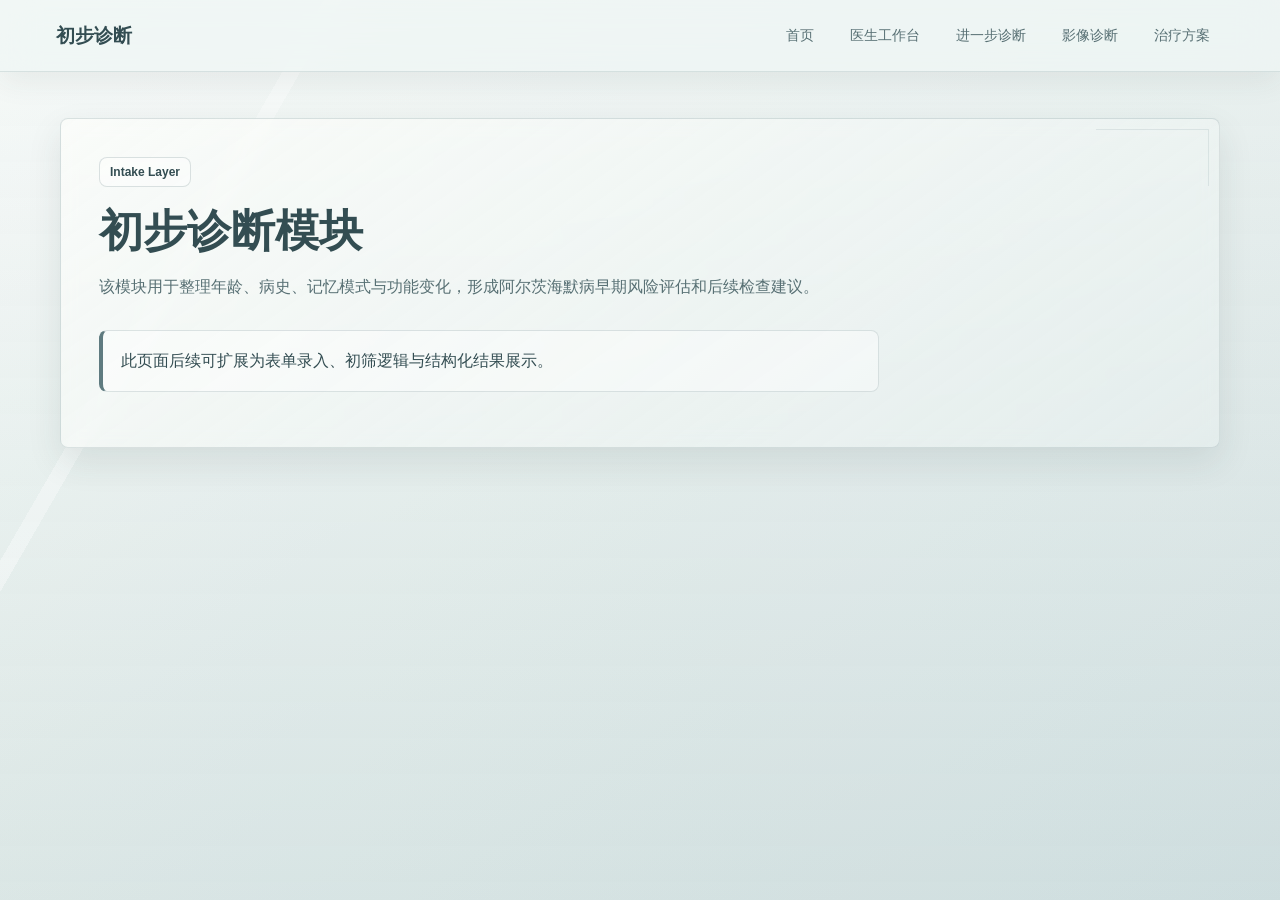
==== doctor/basic-diagnosis/index.html @ c5a773ac "1 1" ====
<!DOCTYPE html>
<html lang="zh-CN">
<head>
  <meta charset="UTF-8">
  <meta name="viewport" content="width=device-width, initial-scale=1.0">
  <title>初步诊断</title>
  <link rel="stylesheet" href="../../css/common.css">
</head>
<body>

  <header class="site-header">
    <div class="logo">初步诊断</div>
    <nav class="nav-links">
      <a href="../../index.html">首页</a>
      <a href="../index.html">医生工作台</a>
      <a href="../clinical-diagnosis/index.html">进一步诊断</a>
      <a href="../imaging-diagnosis/index.html">影像诊断</a>
      <a href="../treatment/index.html">治疗方案</a>
    </nav>
  </header>

  <main class="page-container">
    <section class="module-placeholder">
      <span class="module-eyebrow">Intake Layer</span>
      <h1>初步诊断模块</h1>
      <p>
        该模块用于整理年龄、病史、记忆模式与功能变化，形成阿尔茨海默病早期风险评估和后续检查建议。
      </p>

      <div class="notice">
        此页面后续可扩展为表单录入、初筛逻辑与结构化结果展示。
      </div>
    </section>
  </main>

</body>
</html>
---- css/common.css ----
* {
  box-sizing: border-box;
}

:root {
  --ink: #26383b;
  --ink-soft: #587074;
  --mist-900: #334d52;
  --mist-700: #5f7b80;
  --mist-500: #879da0;
  --mist-300: #cbd9d9;
  --mist-200: #dce6e5;
  --mist-100: #edf3f1;
  --paper: rgba(248, 250, 248, 0.78);
  --paper-strong: rgba(252, 253, 250, 0.9);
  --paper-muted: rgba(230, 237, 235, 0.72);
  --line: rgba(80, 112, 118, 0.18);
  --line-strong: rgba(60, 91, 98, 0.28);
  --shadow: 0 22px 55px rgba(38, 56, 59, 0.15);
  --shadow-soft: 0 14px 34px rgba(38, 56, 59, 0.1);
  --radius: 8px;
}

body {
  margin: 0;
  min-height: 100vh;
  color: var(--ink);
  font-family: "Inter", "Segoe UI", "PingFang SC", "Microsoft YaHei", sans-serif;
  background:
    linear-gradient(145deg, rgba(244, 248, 246, 0.98) 0%, rgba(226, 236, 234, 0.94) 47%, rgba(210, 224, 225, 0.96) 100%),
    repeating-linear-gradient(90deg, rgba(255, 255, 255, 0.18) 0 1px, transparent 1px 22px);
}

body.page-bg-home,
body.page-bg-doctor {
  background-size: cover;
  background-repeat: no-repeat;
  background-position: center right;
  background-attachment: fixed;
}

body.page-bg-home {
  background-image:
    linear-gradient(180deg, rgba(237, 245, 243, 0.34), rgba(237, 245, 243, 0.16)),
    linear-gradient(90deg, rgba(237, 245, 243, 0.38), rgba(237, 245, 243, 0.08)),
    url("../assets/image/03.png");
}

body.page-bg-doctor {
  background-image:
    linear-gradient(180deg, rgba(237, 245, 243, 0.34), rgba(237, 245, 243, 0.16)),
    linear-gradient(90deg, rgba(237, 245, 243, 0.38), rgba(237, 245, 243, 0.08)),
    url("../assets/image/04.png");
  background-size: cover, cover, cover;
  background-position: center, center, center right;
}

body.page-bg-home::before,
body.page-bg-doctor::before {
  content: none;
}

body::before {
  content: "";
  position: fixed;
  inset: 0;
  z-index: -1;
  background:
    linear-gradient(120deg, transparent 0 18%, rgba(255, 255, 255, 0.34) 18% 19%, transparent 19% 100%),
    linear-gradient(180deg, rgba(255, 255, 255, 0.28), rgba(183, 205, 207, 0.18));
  pointer-events: none;
}

a {
  color: inherit;
  text-decoration: none;
}

.site-header {
  position: sticky;
  top: 0;
  z-index: 100;
  display: flex;
  align-items: center;
  justify-content: space-between;
  min-height: 72px;
  padding: 0 56px;
  border-bottom: 1px solid rgba(80, 112, 118, 0.16);
  background: rgba(239, 246, 244, 0.72);
  backdrop-filter: blur(18px) saturate(126%);
  box-shadow: 0 10px 30px rgba(38, 56, 59, 0.07);
}

.logo {
  color: var(--mist-900);
  font-size: 19px;
  font-weight: 800;
  letter-spacing: 0;
}

.logo::after {
  content: none;
}

.nav-links {
  display: flex;
  align-items: center;
  gap: 8px;
  flex-wrap: wrap;
  justify-content: flex-end;
}

.nav-links a {
  min-height: 36px;
  padding: 9px 13px;
  border: 1px solid transparent;
  border-radius: var(--radius);
  color: var(--ink-soft);
  font-size: 14px;
  line-height: 1.2;
  transition: color 0.2s ease, background 0.2s ease, border-color 0.2s ease;
}

.nav-links a:hover {
  color: var(--mist-900);
  border-color: var(--line);
  background: rgba(255, 255, 255, 0.48);
}

.page-container {
  width: min(1160px, calc(100% - 40px));
  margin: 0 auto;
  padding: 46px 0 72px;
}

.visual-page {
  position: relative;
  display: grid;
  gap: 28px;
  width: min(1160px, calc(100% - 40px));
  min-height: calc(100vh - 118px);
  margin: 0 auto;
  padding: 38px 0;
  overflow: visible;
}

.visual-page::before {
  content: none;
}

.hero {
  position: relative;
  overflow: hidden;
  min-height: auto;
  margin-bottom: 0;
  padding: 42px;
  border: 1px solid var(--line);
  border-radius: var(--radius);
  background:
    linear-gradient(135deg, rgba(251, 253, 250, 0.86), rgba(231, 240, 239, 0.68)),
    linear-gradient(90deg, rgba(195, 213, 215, 0.28), transparent 72%);
  box-shadow: var(--shadow);
  backdrop-filter: blur(18px) saturate(120%);
}

.hero-content {
  position: relative;
  z-index: 1;
}

.hero-panel {
  width: 100%;
}

.floating-panel {
  position: relative;
  z-index: 1;
  justify-self: start;
  width: 100%;
  border: 1px solid rgba(80, 112, 118, 0.18);
  border-radius: var(--radius);
  background:
    linear-gradient(145deg, rgba(252, 253, 250, 0.68), rgba(229, 238, 237, 0.46)),
    rgba(255, 255, 255, 0.18);
  box-shadow: 0 20px 48px rgba(38, 56, 59, 0.16);
  backdrop-filter: blur(10px) saturate(114%);
}

.content-panel {
  padding: 28px;
}

.content-panel .section-title {
  margin-bottom: 18px;
}

.hero::after {
  content: "";
  position: absolute;
  left: 0;
  top: 0;
  width: 100%;
  height: 4px;
  background: linear-gradient(90deg, var(--mist-900), var(--mist-300), transparent);
}

.hero-tag,
.module-eyebrow {
  position: relative;
  z-index: 1;
  display: inline-flex;
  width: fit-content;
  align-items: center;
  min-height: 30px;
  margin-bottom: 18px;
  padding: 6px 10px;
  border: 1px solid rgba(80, 112, 118, 0.2);
  border-radius: var(--radius);
  background: rgba(255, 255, 255, 0.38);
  color: var(--mist-900);
  font-size: 12px;
  font-weight: 800;
  letter-spacing: 0;
}

.hero h1 {
  position: relative;
  z-index: 1;
  max-width: 980px;
  margin: 0 0 18px;
  color: var(--mist-900);
  font-size: clamp(32px, 5vw, 52px);
  line-height: 1.12;
  letter-spacing: 0;
}

.hero p {
  position: relative;
  z-index: 1;
  max-width: 1040px;
  margin: 0;
  color: var(--ink-soft);
  font-size: 16px;
  line-height: 1.85;
}

.section-title {
  display: flex;
  align-items: baseline;
  gap: 10px;
  margin: 0 0 18px;
  color: var(--mist-900);
  font-size: 24px;
  line-height: 1.3;
  letter-spacing: 0;
}

.section-title span {
  color: var(--mist-500);
  font-size: 13px;
  font-weight: 700;
}

.card-grid,
.entry-grid,
.module-grid {
  display: grid;
  grid-template-columns: repeat(2, minmax(0, 1fr));
  align-items: start;
  gap: 18px;
}

.card,
.entry-card,
.module-card,
.module-placeholder {
  position: relative;
  overflow: hidden;
  display: block;
  border: 1px solid var(--line);
  border-radius: var(--radius);
  background:
    linear-gradient(145deg, rgba(252, 253, 250, 0.66), rgba(229, 238, 237, 0.46)),
    rgba(255, 255, 255, 0.18);
  box-shadow: var(--shadow-soft);
  backdrop-filter: blur(8px) saturate(114%);
}

.card,
.entry-card,
.module-card {
  min-height: auto;
  padding: 22px 24px;
  transition: transform 0.22s ease, box-shadow 0.22s ease, border-color 0.22s ease, background 0.22s ease;
}

.card::before,
.entry-card::before,
.module-card::before,
.module-placeholder::before {
  content: "";
  position: absolute;
  inset: 10px 10px auto auto;
  width: 112px;
  height: 56px;
  border-top: 1px solid rgba(80, 112, 118, 0.14);
  border-right: 1px solid rgba(80, 112, 118, 0.14);
  opacity: 0.9;
}

.card:hover,
.entry-card:hover,
.module-card:hover {
  transform: translateY(-5px);
  border-color: var(--line-strong);
  background:
    linear-gradient(145deg, rgba(255, 255, 255, 0.76), rgba(223, 234, 233, 0.56)),
    rgba(255, 255, 255, 0.24);
  box-shadow: var(--shadow);
}

.card h2,
.entry-card h2,
.module-card h2,
.panel-copy h2 {
  position: relative;
  z-index: 1;
  margin: 0 0 12px;
  color: var(--mist-900);
  font-size: 22px;
  line-height: 1.35;
  letter-spacing: 0;
}

.card p,
.entry-card p,
.module-card p,
.panel-copy p {
  position: relative;
  z-index: 1;
  margin: 0;
  color: var(--ink-soft);
  font-size: 15px;
  line-height: 1.78;
}

.card-meta,
.module-kicker {
  position: relative;
  z-index: 1;
  display: block;
  margin-bottom: 18px;
  color: var(--mist-500);
  font-size: 12px;
  font-weight: 800;
}

.module-foot {
  position: relative;
  z-index: 1;
  display: flex;
  align-items: center;
  justify-content: space-between;
  gap: 14px;
  margin-top: 26px;
  padding-top: 18px;
  border-top: 1px solid rgba(80, 112, 118, 0.13);
  color: var(--mist-700);
  font-size: 13px;
  font-weight: 700;
}

.module-foot::after {
  content: "进入";
  min-width: 46px;
  text-align: right;
  color: var(--mist-900);
}

.primary-button {
  position: relative;
  z-index: 1;
  display: inline-flex;
  align-items: center;
  justify-content: center;
  min-height: 38px;
  margin-top: 22px;
  padding: 10px 14px;
  border: 1px solid rgba(80, 112, 118, 0.2);
  border-radius: var(--radius);
  background: rgba(255, 255, 255, 0.42);
  color: var(--mist-900);
  font-size: 14px;
  font-weight: 800;
  box-shadow: inset 0 1px 0 rgba(255, 255, 255, 0.72);
}

.module-placeholder {
  min-height: 330px;
  padding: 38px;
}

.module-placeholder h1 {
  position: relative;
  z-index: 1;
  max-width: 760px;
  margin: 0 0 16px;
  color: var(--mist-900);
  font-size: clamp(30px, 4vw, 44px);
  line-height: 1.16;
}

.module-placeholder p {
  position: relative;
  z-index: 1;
  max-width: 820px;
  margin: 0;
  color: var(--ink-soft);
  font-size: 16px;
  line-height: 1.85;
}

.notice {
  position: relative;
  z-index: 1;
  max-width: 780px;
  margin-top: 28px;
  padding: 16px 18px;
  border: 1px solid rgba(80, 112, 118, 0.18);
  border-left: 4px solid var(--mist-700);
  border-radius: var(--radius);
  background: rgba(255, 255, 255, 0.42);
  color: var(--mist-900);
  line-height: 1.75;
}

@media (max-width: 900px) {
  .site-header {
    align-items: flex-start;
    padding: 16px 20px;
    flex-direction: column;
    gap: 12px;
  }

  .nav-links {
    justify-content: flex-start;
  }

  .page-container {
    width: min(100% - 28px, 1160px);
    padding: 28px 0 52px;
  }

  .visual-page {
    width: min(100% - 28px, 1160px);
    padding: 20px 0;
  }

  .hero {
    min-height: auto;
    padding: 28px;
  }

  .hero-panel {
    width: 100%;
  }

  .floating-panel {
    width: 100%;
    justify-self: stretch;
  }

  .card-grid,
  .entry-grid,
  .module-grid {
    grid-template-columns: 1fr;
  }
}

@media (max-width: 520px) {
  .logo::after {
    display: none;
  }

  .nav-links a {
    padding: 8px 10px;
    font-size: 13px;
  }

  .hero,
  .card,
  .entry-card,
  .module-card,
  .module-placeholder {
    padding: 22px;
  }
}

.intro-text {
  text-indent: 2em;
}

.disease-panel {
  display: grid;
  gap: 16px;
}

.qa-card {
  position: relative;
  overflow: hidden;
  padding: 20px 22px;
  border: 1px solid var(--line);
  border-radius: var(--radius);
  background:
    linear-gradient(145deg, rgba(252, 253, 250, 0.58), rgba(229, 238, 237, 0.34)),
    rgba(255, 255, 255, 0.18);
  box-shadow: var(--shadow-soft);
  backdrop-filter: blur(16px) saturate(116%);
}

.qa-card::before {
  content: "Q";
  position: absolute;
  right: 18px;
  top: 10px;
  color: rgba(95, 123, 128, 0.16);
  font-size: 54px;
  font-weight: 900;
  line-height: 1;
}

.qa-card h3 {
  position: relative;
  z-index: 1;
  margin: 0 0 12px;
  color: var(--mist-900);
  font-size: 21px;
  line-height: 1.4;
}

.qa-card p {
  position: relative;
  z-index: 1;
  margin: 0;
  color: var(--ink-soft);
  font-size: 15px;
  line-height: 1.9;
  text-indent: 2em;
}

.qa-card ul {
  position: relative;
  z-index: 1;
  margin: 12px 0 0;
  padding-left: 1.4em;
  color: var(--ink-soft);
}

.qa-card li {
  margin: 6px 0;
  line-height: 1.75;
  font-size: 15px;
}

.qa-card sup {
  color: var(--mist-900);
  font-weight: 700;
}

.source-box {
  margin-top: 8px;
  padding: 18px 20px;
  border: 1px solid rgba(80, 112, 118, 0.18);
  border-left: 4px solid var(--mist-700);
  border-radius: var(--radius);
  background: rgba(255, 255, 255, 0.34);
}

.source-box h3 {
  margin: 0 0 10px;
  color: var(--mist-900);
  font-size: 18px;
}

.source-box ol {
  margin: 0;
  padding-left: 1.4em;
  color: var(--ink-soft);
}

.source-box li {
  margin: 8px 0;
  line-height: 1.65;
  font-size: 14px;
}

.source-box a {
  margin-left: 6px;
  color: var(--mist-900);
  font-weight: 700;
  text-decoration: underline;
  text-underline-offset: 3px;
}
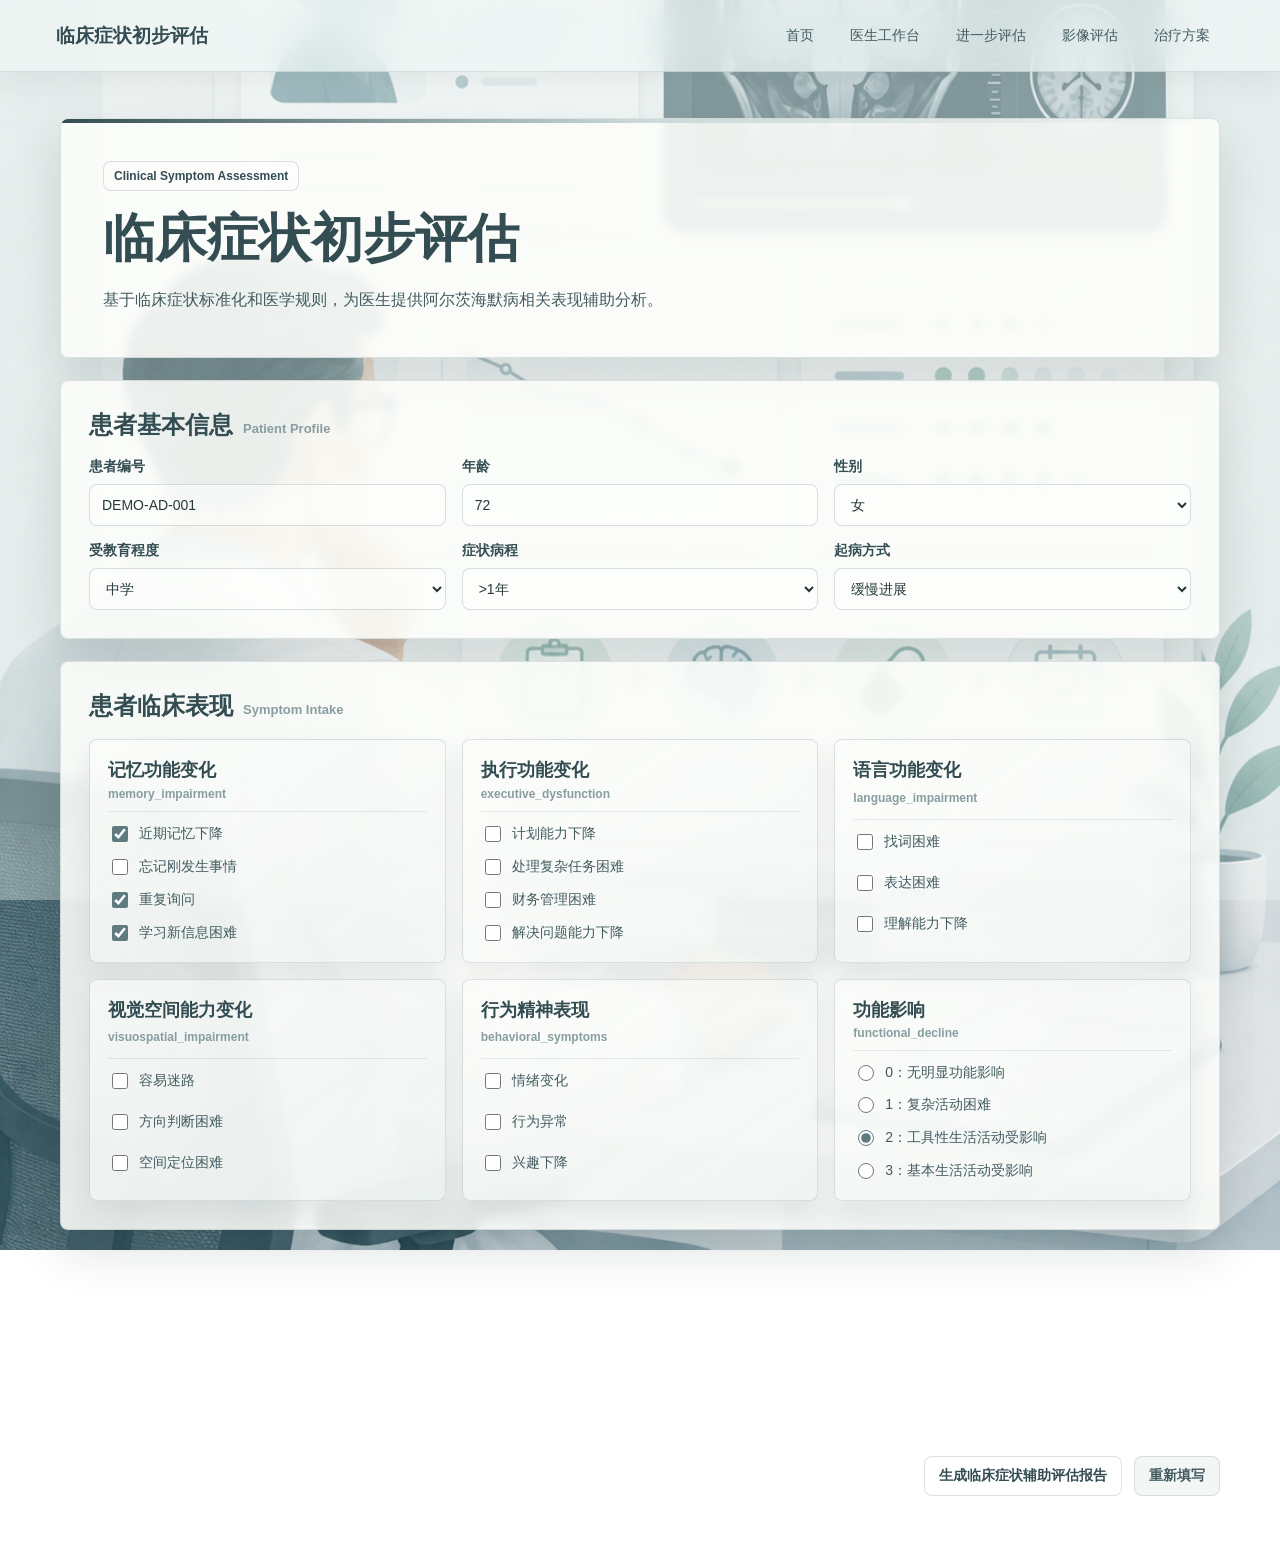
==== commit 741d3474: "7.8 13.37" ====
--- a/doctor/basic-diagnosis/index.html
+++ b/doctor/basic-diagnosis/index.html
@@ -1,37 +1,276 @@
-<!DOCTYPE html>
+<!DOCTYPE html>
 <html lang="zh-CN">
-<head>
-  <meta charset="UTF-8">
-  <meta name="viewport" content="width=device-width, initial-scale=1.0">
-  <title>初步诊断</title>
-  <link rel="stylesheet" href="../../css/common.css">
-</head>
-<body>
-
-  <header class="site-header">
-    <div class="logo">初步诊断</div>
+<head>
+  <meta charset="UTF-8" />
+  <meta name="viewport" content="width=device-width, initial-scale=1.0" />
+  <title>临床症状初步评估 - Clinical Symptom Assessment</title>
+  <link rel="stylesheet" href="../../css/common.css" />
+  <link rel="stylesheet" href="./basic-diagnosis.css" />
+</head>
+<body class="page-bg-doctor">
+
+  <header class="site-header">
+    <div class="logo">临床症状初步评估</div>
     <nav class="nav-links">
       <a href="../../index.html">首页</a>
       <a href="../index.html">医生工作台</a>
-      <a href="../clinical-diagnosis/index.html">进一步诊断</a>
-      <a href="../imaging-diagnosis/index.html">影像诊断</a>
+      <a href="../clinical-diagnosis/index.html">进一步评估</a>
+      <a href="../imaging-diagnosis/index.html">影像评估</a>
       <a href="../treatment/index.html">治疗方案</a>
-    </nav>
-  </header>
-
-  <main class="page-container">
-    <section class="module-placeholder">
-      <span class="module-eyebrow">Intake Layer</span>
-      <h1>初步诊断模块</h1>
-      <p>
-        该模块用于整理年龄、病史、记忆模式与功能变化，形成阿尔茨海默病早期风险评估和后续检查建议。
-      </p>
-
-      <div class="notice">
-        此页面后续可扩展为表单录入、初筛逻辑与结构化结果展示。
-      </div>
-    </section>
-  </main>
-
-</body>
+    </nav>
+  </header>
+
+  <main class="page-container basic-diagnosis-page">
+    <section class="hero floating-panel assessment-hero">
+      <div class="hero-content hero-panel">
+        <span class="hero-tag">Clinical Symptom Assessment</span>
+        <h1>临床症状初步评估</h1>
+        <p>
+          基于临床症状标准化和医学规则，为医生提供阿尔茨海默病相关表现辅助分析。
+        </p>
+      </div>
+    </section>
+
+    <section class="floating-panel content-panel assessment-panel">
+      <h2 class="section-title">患者基本信息 <span>Patient Profile</span></h2>
+      <div class="basic-form-grid">
+        <label class="field-item">
+          <span>患者编号</span>
+          <input id="patientId" type="text" placeholder="如 P20260708001" autocomplete="off" />
+        </label>
+
+        <label class="field-item">
+          <span>年龄</span>
+          <input id="patientAge" type="number" min="40" max="110" placeholder="如 68" />
+        </label>
+
+        <label class="field-item">
+          <span>性别</span>
+          <select id="patientGender">
+            <option value="">请选择</option>
+            <option value="男">男</option>
+            <option value="女">女</option>
+            <option value="未说明">未说明</option>
+          </select>
+        </label>
+
+        <label class="field-item">
+          <span>受教育程度</span>
+          <select id="education">
+            <option value="">请选择</option>
+            <option value="小学及以下">小学及以下</option>
+            <option value="中学">中学</option>
+            <option value="高中">高中</option>
+            <option value="大学及以上">大学及以上</option>
+          </select>
+        </label>
+
+        <label class="field-item">
+          <span>症状病程</span>
+          <select id="course">
+            <option value="">请选择</option>
+            <option value="<6个月">&lt;6个月</option>
+            <option value="6个月-1年">6个月-1年</option>
+            <option value=">1年">&gt;1年</option>
+          </select>
+        </label>
+
+        <label class="field-item">
+          <span>起病方式</span>
+          <select id="onset">
+            <option value="">请选择</option>
+            <option value="缓慢进展">缓慢进展</option>
+            <option value="突然出现">突然出现</option>
+            <option value="不明确">不明确</option>
+          </select>
+        </label>
+      </div>
+    </section>
+
+    <section class="floating-panel content-panel assessment-panel">
+      <h2 class="section-title">患者临床表现 <span>Symptom Intake</span></h2>
+      <div class="symptom-grid" aria-label="临床症状分类录入">
+        <article class="symptom-card" data-domain="memory_impairment">
+          <div class="symptom-card-head">
+            <h3>记忆功能变化</h3>
+            <span>memory_impairment</span>
+          </div>
+          <label><input type="checkbox" value="近期记忆下降" />近期记忆下降</label>
+          <label><input type="checkbox" value="忘记刚发生事情" />忘记刚发生事情</label>
+          <label><input type="checkbox" value="重复询问" />重复询问</label>
+          <label><input type="checkbox" value="新信息学习困难" />学习新信息困难</label>
+        </article>
+
+        <article class="symptom-card" data-domain="executive_dysfunction">
+          <div class="symptom-card-head">
+            <h3>执行功能变化</h3>
+            <span>executive_dysfunction</span>
+          </div>
+          <label><input type="checkbox" value="计划能力下降" />计划能力下降</label>
+          <label><input type="checkbox" value="处理复杂任务困难" />处理复杂任务困难</label>
+          <label><input type="checkbox" value="财务管理困难" />财务管理困难</label>
+          <label><input type="checkbox" value="解决问题能力下降" />解决问题能力下降</label>
+        </article>
+
+        <article class="symptom-card" data-domain="language_impairment">
+          <div class="symptom-card-head">
+            <h3>语言功能变化</h3>
+            <span>language_impairment</span>
+          </div>
+          <label><input type="checkbox" value="找词困难" />找词困难</label>
+          <label><input type="checkbox" value="表达困难" />表达困难</label>
+          <label><input type="checkbox" value="理解能力下降" />理解能力下降</label>
+        </article>
+
+        <article class="symptom-card" data-domain="visuospatial_impairment">
+          <div class="symptom-card-head">
+            <h3>视觉空间能力变化</h3>
+            <span>visuospatial_impairment</span>
+          </div>
+          <label><input type="checkbox" value="容易迷路" />容易迷路</label>
+          <label><input type="checkbox" value="方向判断困难" />方向判断困难</label>
+          <label><input type="checkbox" value="空间定位困难" />空间定位困难</label>
+        </article>
+
+        <article class="symptom-card" data-domain="behavioral_symptoms">
+          <div class="symptom-card-head">
+            <h3>行为精神表现</h3>
+            <span>behavioral_symptoms</span>
+          </div>
+          <label><input type="checkbox" value="情绪变化" />情绪变化</label>
+          <label><input type="checkbox" value="行为异常" />行为异常</label>
+          <label><input type="checkbox" value="兴趣下降" />兴趣下降</label>
+        </article>
+
+        <article class="symptom-card functional-card" data-domain="functional_decline">
+          <div class="symptom-card-head">
+            <h3>功能影响</h3>
+          <span>functional_decline</span>
+          </div>
+          <label><input type="radio" name="functionalDecline" value="0" data-text="无明显功能影响" checked />0：无明显功能影响</label>
+          <label><input type="radio" name="functionalDecline" value="1" data-text="复杂活动困难" />1：复杂活动困难</label>
+          <label><input type="radio" name="functionalDecline" value="2" data-text="工具性生活活动受影响" />2：工具性生活活动受影响</label>
+          <label><input type="radio" name="functionalDecline" value="3" data-text="基本生活活动受影响" />3：基本生活活动受影响</label>
+        </article>
+      </div>
+    </section>
+
+    <section class="floating-panel content-panel assessment-panel red-flag-panel">
+      <div class="red-flag-copy">
+        <h2 class="section-title">需要关注的临床提示 <span>Differential Clues</span></h2>
+        <p>用于辅助鉴别其他认知障碍情况。</p>
+      </div>
+      <div class="red-flag-list">
+        <label><input type="checkbox" value="快速认知下降" />快速认知下降</label>
+        <label><input type="checkbox" value="视觉幻觉" />视觉幻觉</label>
+        <label><input type="checkbox" value="明显行为改变" />明显行为改变</label>
+        <label><input type="checkbox" value="卒中相关病史" />卒中相关病史</label>
+        <label><input type="checkbox" value="意识波动" />意识波动</label>
+      </div>
+    </section>
+
+    <section class="action-row">
+      <button id="analyzeBtn" class="primary-button assessment-button" type="button">生成临床症状辅助评估报告</button>
+      <button id="resetBtn" class="secondary-button" type="button">重新填写</button>
+    </section>
+
+    <section id="resultPanel" class="floating-panel content-panel assessment-panel report-panel" hidden>
+      <div class="report-head">
+        <div>
+          <span class="module-eyebrow">Clinical Report</span>
+          <h2>临床症状辅助评估报告</h2>
+        </div>
+        <p id="reportMeta">请完成临床症状分析。</p>
+      </div>
+      <div id="demoBadge" class="demo-badge">Synthetic demonstration case</div>
+
+      <article class="clinical-summary-card">
+        <h3>临床摘要卡片</h3>
+        <div class="summary-card-grid">
+          <section>
+            <span>主要临床表现</span>
+            <p id="summaryCardPresentation"></p>
+          </section>
+          <section>
+            <span>主要受累领域</span>
+            <p id="summaryCardDomain"></p>
+          </section>
+          <section>
+            <span>当前评估方向</span>
+            <p id="summaryCardDirection"></p>
+          </section>
+          <section>
+            <span>建议下一步</span>
+            <p id="summaryCardNext"></p>
+          </section>
+        </div>
+      </article>
+
+      <div class="report-section-title">分析模块卡片</div>
+      <div class="report-grid report-grid-two">
+        <article class="report-block patient-info-block">
+          <h3>患者基本信息</h3>
+          <p id="patientInfoText"></p>
+        </article>
+        <article class="report-block">
+          <h3>当前临床表现总结</h3>
+          <p id="summaryText"></p>
+        </article>
+        <article class="report-block">
+          <h3>主要认知领域分析</h3>
+          <p id="domainText"></p>
+        </article>
+        <article class="report-block">
+          <h3>AD相关临床模式分析</h3>
+          <p id="patternText"></p>
+        </article>
+        <article class="report-block">
+          <h3>疾病阶段辅助评估</h3>
+          <p id="stageText"></p>
+        </article>
+        <article class="report-block impression-block">
+          <h3>初步临床印象</h3>
+          <p id="overallImpressionText"></p>
+        </article>
+        <article class="report-block">
+          <h3>需要关注的鉴别方向</h3>
+          <p id="differentialText"></p>
+        </article>
+      </div>
+
+      <div class="report-section-title">行动建议卡片</div>
+      <div class="report-grid report-grid-two">
+        <article class="report-block">
+          <h3>建议进一步完善的评估项目</h3>
+          <p id="examText"></p>
+        </article>
+        <article class="report-block">
+          <h3>专科评估建议</h3>
+          <p id="specialistText"></p>
+        </article>
+        <article class="report-block">
+          <h3>后续问诊建议</h3>
+          <p id="interviewText"></p>
+        </article>
+        <article class="report-block">
+          <h3>判断依据</h3>
+          <p id="evidenceText"></p>
+        </article>
+      </div>
+
+      <div class="doctor-note-card">
+        <label for="doctorNote">医生补充备注</label>
+        <textarea id="doctorNote" placeholder="请输入问诊补充信息、家属描述或查体结果。"></textarea>
+      </div>
+
+      <div class="system-description-card">
+        <h3>系统说明</h3>
+        <p id="systemDescriptionText"></p>
+      </div>
+    </section>
+  </main>
+
+    <script src="./config.js"></script>
+    <script src="./basic-diagnosis.js"></script>
+  </body>
 </html>
--- a/css/common.css
+++ b/css/common.css
@@ -4,7 +4,7 @@
 
 :root {
   --ink: #26383b;
-  --ink-soft: #587074;
+  --ink-soft: #435b60;
   --mist-900: #334d52;
   --mist-700: #5f7b80;
   --mist-500: #879da0;
@@ -48,11 +48,10 @@
 
 body.page-bg-doctor {
   background-image:
-    linear-gradient(180deg, rgba(237, 245, 243, 0.34), rgba(237, 245, 243, 0.16)),
-    linear-gradient(90deg, rgba(237, 245, 243, 0.38), rgba(237, 245, 243, 0.08)),
+    linear-gradient(180deg, rgba(237, 245, 243, 0.48), rgba(237, 245, 243, 0.36)),
     url("../assets/image/04.png");
-  background-size: cover, cover, cover;
-  background-position: center, center, center right;
+  background-size: cover, cover;
+  background-position: center, center right;
 }
 
 body.page-bg-home::before,
@@ -179,11 +178,9 @@
   width: 100%;
   border: 1px solid rgba(80, 112, 118, 0.18);
   border-radius: var(--radius);
-  background:
-    linear-gradient(145deg, rgba(252, 253, 250, 0.68), rgba(229, 238, 237, 0.46)),
-    rgba(255, 255, 255, 0.18);
+  background: rgba(252, 253, 250, 0.88);
   box-shadow: 0 20px 48px rgba(38, 56, 59, 0.16);
-  backdrop-filter: blur(10px) saturate(114%);
+  backdrop-filter: blur(4px) saturate(110%);
 }
 
 .content-panel {
@@ -284,6 +281,11 @@
     rgba(255, 255, 255, 0.18);
   box-shadow: var(--shadow-soft);
   backdrop-filter: blur(8px) saturate(114%);
+}
+
+.module-card {
+  background: rgba(252, 253, 250, 0.88);
+  backdrop-filter: blur(4px) saturate(110%);
 }
 
 .card,
@@ -600,4 +602,4 @@
   font-weight: 700;
   text-decoration: underline;
   text-underline-offset: 3px;
-}+}
--- a/doctor/basic-diagnosis/basic-diagnosis.css
+++ b/doctor/basic-diagnosis/basic-diagnosis.css
@@ -0,0 +1,411 @@
+.basic-diagnosis-page {
+  display: grid;
+  gap: 22px;
+}
+
+.basic-diagnosis-page .assessment-hero {
+  margin-bottom: 0;
+}
+
+.basic-diagnosis-page .assessment-panel {
+  padding: 28px;
+}
+
+.basic-form-grid {
+  display: grid;
+  grid-template-columns: repeat(3, minmax(0, 1fr));
+  gap: 16px;
+}
+
+.field-item {
+  position: relative;
+  z-index: 1;
+  display: grid;
+  gap: 8px;
+  color: var(--mist-900);
+  font-size: 14px;
+  font-weight: 800;
+}
+
+.field-item input,
+.field-item select {
+  width: 100%;
+  min-height: 42px;
+  padding: 10px 12px;
+  border: 1px solid rgba(80, 112, 118, 0.22);
+  border-radius: var(--radius);
+  outline: none;
+  background: rgba(255, 255, 255, 0.54);
+  color: var(--ink);
+  font: inherit;
+  font-weight: 500;
+  box-shadow: inset 0 1px 0 rgba(255, 255, 255, 0.62);
+}
+
+.field-item input:focus,
+.field-item select:focus {
+  border-color: var(--line-strong);
+  background: rgba(255, 255, 255, 0.78);
+  box-shadow: 0 0 0 3px rgba(95, 123, 128, 0.12);
+}
+
+.symptom-grid {
+  display: grid;
+  grid-template-columns: repeat(3, minmax(0, 1fr));
+  gap: 16px;
+}
+
+.symptom-card {
+  position: relative;
+  z-index: 1;
+  display: grid;
+  gap: 11px;
+  min-height: 210px;
+  padding: 18px;
+  border: 1px solid rgba(80, 112, 118, 0.18);
+  border-radius: var(--radius);
+  background:
+    linear-gradient(145deg, rgba(252, 253, 250, 0.6), rgba(229, 238, 237, 0.34)),
+    rgba(255, 255, 255, 0.16);
+  box-shadow: 0 12px 26px rgba(38, 56, 59, 0.08);
+}
+
+.symptom-card-head {
+  display: grid;
+  gap: 4px;
+  padding-bottom: 10px;
+  border-bottom: 1px solid rgba(80, 112, 118, 0.13);
+}
+
+.symptom-card h3 {
+  margin: 0;
+  color: var(--mist-900);
+  font-size: 18px;
+  line-height: 1.35;
+}
+
+.symptom-card-head span {
+  color: var(--mist-500);
+  font-size: 12px;
+  font-weight: 800;
+}
+
+.symptom-card label,
+.red-flag-list label {
+  display: flex;
+  align-items: flex-start;
+  gap: 8px;
+  color: var(--ink-soft);
+  font-size: 14px;
+  line-height: 1.55;
+  cursor: pointer;
+}
+
+.symptom-card input,
+.red-flag-list input {
+  width: 16px;
+  height: 16px;
+  margin-top: 3px;
+  accent-color: var(--mist-700);
+  flex: 0 0 auto;
+}
+
+.functional-card label {
+  align-items: flex-start;
+}
+
+.red-flag-panel {
+  display: grid;
+  grid-template-columns: minmax(240px, 0.8fr) minmax(0, 1.2fr);
+  gap: 22px;
+  align-items: start;
+}
+
+.red-flag-copy p {
+  position: relative;
+  z-index: 1;
+  margin: -6px 0 0;
+  color: var(--ink-soft);
+  line-height: 1.75;
+}
+
+.red-flag-list {
+  position: relative;
+  z-index: 1;
+  display: grid;
+  grid-template-columns: repeat(2, minmax(0, 1fr));
+  gap: 12px;
+  padding: 16px;
+  border: 1px solid rgba(80, 112, 118, 0.16);
+  border-radius: var(--radius);
+  background: rgba(255, 255, 255, 0.34);
+}
+
+.action-row {
+  display: flex;
+  justify-content: flex-end;
+  gap: 12px;
+}
+
+.assessment-button {
+  margin-top: 0;
+  min-width: 180px;
+  cursor: pointer;
+}
+
+.secondary-button {
+  display: inline-flex;
+  align-items: center;
+  justify-content: center;
+  min-height: 38px;
+  padding: 10px 14px;
+  border: 1px solid rgba(80, 112, 118, 0.18);
+  border-radius: var(--radius);
+  background: rgba(230, 237, 235, 0.5);
+  color: var(--ink-soft);
+  font-size: 14px;
+  font-weight: 800;
+  cursor: pointer;
+}
+
+.assessment-button:hover,
+.secondary-button:hover {
+  border-color: var(--line-strong);
+  background: rgba(255, 255, 255, 0.62);
+}
+
+.report-panel {
+  scroll-margin-top: 92px;
+}
+
+.report-head {
+  position: relative;
+  z-index: 1;
+  display: flex;
+  align-items: flex-end;
+  justify-content: space-between;
+  gap: 18px;
+  margin-bottom: 18px;
+  padding-bottom: 18px;
+  border-bottom: 1px solid rgba(80, 112, 118, 0.14);
+}
+
+.report-head h2 {
+  margin: 0;
+  color: var(--mist-900);
+  font-size: 26px;
+}
+
+.report-head .module-eyebrow {
+  margin-bottom: 12px;
+}
+
+.report-head p {
+  max-width: 440px;
+  margin: 0;
+  color: var(--ink-soft);
+  font-size: 14px;
+  line-height: 1.65;
+  text-align: right;
+}
+
+.demo-badge {
+  position: relative;
+  z-index: 1;
+  display: inline-flex;
+  width: fit-content;
+  margin-bottom: 16px;
+  padding: 7px 10px;
+  border: 1px solid rgba(80, 112, 118, 0.18);
+  border-radius: var(--radius);
+  background: rgba(255, 255, 255, 0.42);
+  color: var(--mist-700);
+  font-size: 12px;
+  font-weight: 800;
+}
+
+.report-grid {
+  position: relative;
+  z-index: 1;
+  display: grid;
+  gap: 14px;
+}
+
+.report-grid-two {
+  grid-template-columns: repeat(2, minmax(0, 1fr));
+}
+
+.clinical-summary-card {
+  position: relative;
+  z-index: 1;
+  margin-bottom: 18px;
+  padding: 20px;
+  border: 1px solid rgba(80, 112, 118, 0.18);
+  border-radius: var(--radius);
+  background:
+    linear-gradient(145deg, rgba(252, 253, 250, 0.76), rgba(224, 236, 234, 0.54)),
+    rgba(255, 255, 255, 0.3);
+  box-shadow: 0 16px 34px rgba(38, 56, 59, 0.1);
+}
+
+.clinical-summary-card h3,
+.system-description-card h3 {
+  margin: 0 0 14px;
+  color: var(--mist-900);
+  font-size: 20px;
+}
+
+.summary-card-grid {
+  display: grid;
+  grid-template-columns: repeat(2, minmax(0, 1fr));
+  gap: 12px;
+}
+
+.summary-card-grid section {
+  min-height: 112px;
+  padding: 14px;
+  border: 1px solid rgba(80, 112, 118, 0.13);
+  border-radius: var(--radius);
+  background: rgba(255, 255, 255, 0.42);
+}
+
+.summary-card-grid span {
+  display: block;
+  margin-bottom: 8px;
+  color: var(--mist-700);
+  font-size: 12px;
+  font-weight: 800;
+}
+
+.summary-card-grid p {
+  margin: 0;
+  color: var(--ink-soft);
+  font-size: 15px;
+  line-height: 1.75;
+}
+
+.report-section-title {
+  position: relative;
+  z-index: 1;
+  margin: 20px 0 12px;
+  color: var(--mist-900);
+  font-size: 18px;
+  font-weight: 800;
+}
+
+.report-block {
+  padding: 16px 18px;
+  border: 1px solid rgba(80, 112, 118, 0.15);
+  border-left: 4px solid var(--mist-700);
+  border-radius: var(--radius);
+  background: rgba(255, 255, 255, 0.42);
+}
+
+.report-block h3 {
+  margin: 0 0 8px;
+  color: var(--mist-900);
+  font-size: 17px;
+  line-height: 1.4;
+}
+
+.report-block p {
+  margin: 0;
+  color: var(--ink-soft);
+  font-size: 15px;
+  line-height: 1.85;
+  white-space: pre-line;
+}
+
+.patient-info-block {
+  border-left-color: var(--mist-500);
+}
+
+.impression-block {
+  border-left-color: var(--mist-900);
+  background: rgba(237, 245, 243, 0.58);
+}
+
+.doctor-note-card,
+.system-description-card {
+  position: relative;
+  z-index: 1;
+  margin-top: 18px;
+  padding: 18px;
+  border: 1px solid rgba(80, 112, 118, 0.16);
+  border-radius: var(--radius);
+  background: rgba(255, 255, 255, 0.38);
+}
+
+.doctor-note-card label {
+  display: block;
+  margin-bottom: 10px;
+  color: var(--mist-900);
+  font-size: 18px;
+  font-weight: 800;
+}
+
+.doctor-note-card textarea {
+  width: 100%;
+  min-height: 118px;
+  padding: 12px;
+  border: 1px solid rgba(80, 112, 118, 0.22);
+  border-radius: var(--radius);
+  outline: none;
+  resize: vertical;
+  background: rgba(255, 255, 255, 0.58);
+  color: var(--ink);
+  font: inherit;
+  line-height: 1.75;
+}
+
+.doctor-note-card textarea:focus {
+  border-color: var(--line-strong);
+  box-shadow: 0 0 0 3px rgba(95, 123, 128, 0.12);
+}
+
+.system-description-card p {
+  margin: 0;
+  color: var(--ink-soft);
+  font-size: 14px;
+  line-height: 1.85;
+}
+
+@media (max-width: 980px) {
+  .basic-form-grid,
+  .symptom-grid {
+    grid-template-columns: repeat(2, minmax(0, 1fr));
+  }
+
+  .red-flag-panel {
+    grid-template-columns: 1fr;
+  }
+}
+
+@media (max-width: 680px) {
+  .basic-diagnosis-page .assessment-panel {
+    padding: 22px;
+  }
+
+  .basic-form-grid,
+  .symptom-grid,
+  .red-flag-list,
+  .summary-card-grid,
+  .report-grid-two {
+    grid-template-columns: 1fr;
+  }
+
+  .action-row,
+  .report-head {
+    align-items: stretch;
+    flex-direction: column;
+  }
+
+  .assessment-button,
+  .secondary-button {
+    width: 100%;
+  }
+
+  .report-head p {
+    text-align: left;
+  }
+}
